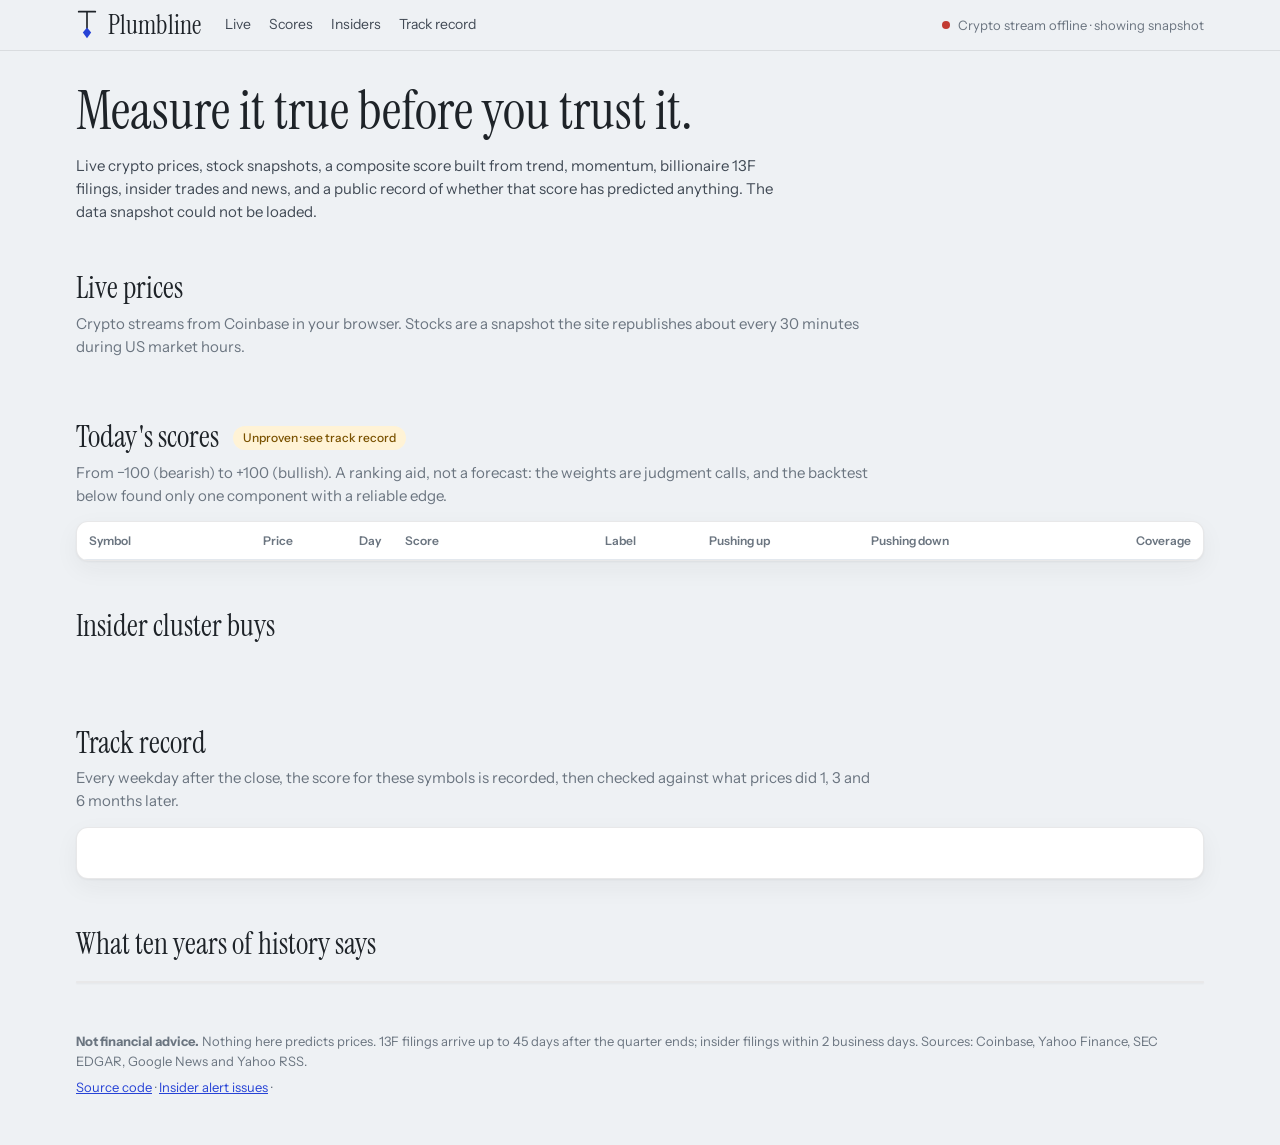
==== market_tracker/site_static/index.html @ 9d7171ae "Public Plumbline site on GitHub Pages mt site builds a static page plus a data.json snapshot; site.y" ====
<!doctype html>
<html lang="en">
<head>
  <meta charset="utf-8">
  <meta name="viewport" content="width=device-width, initial-scale=1">
  <title>Plumbline</title>
  <meta name="description" content="Plumbline: live prices, smart-money and insider signals, and a public track record of whether they work.">
  <link rel="icon" href="data:image/svg+xml,%3Csvg xmlns='http://www.w3.org/2000/svg' viewBox='0 0 32 32'%3E%3Crect width='32' height='32' rx='7' fill='%231e2328'/%3E%3Cpath d='M9 7H23M16 7V19' stroke='%23eef1f4' stroke-width='2.2' stroke-linecap='round'/%3E%3Cpath d='M16 18L20 23L16 28L12 23Z' fill='%236f86f4'/%3E%3C/svg%3E">
  <link rel="preconnect" href="https://fonts.googleapis.com">
  <link rel="preconnect" href="https://fonts.gstatic.com" crossorigin>
  <link rel="stylesheet" href="https://fonts.googleapis.com/css2?family=Instrument+Sans:wght@400;500;600&family=Instrument+Serif&display=swap">
  <link rel="stylesheet" href="site.css">
</head>
<body>
<header class="top">
  <div class="top-inner">
    <a class="brand" href="#" aria-label="Plumbline home">
      <svg width="22" height="30" viewBox="0 0 26 36" aria-hidden="true">
        <path d="M3 2H23M13 2V22" stroke="currentColor" stroke-width="2" stroke-linecap="round" fill="none"/>
        <path d="M13 21L18 27L13 34L8 27Z" fill="var(--accent)"/>
      </svg>
      <span class="brand-name">Plumbline</span>
    </a>
    <nav aria-label="Sections">
      <a href="#live">Live</a><a href="#scores">Scores</a><a href="#insiders">Insiders</a><a href="#record">Track record</a>
    </nav>
    <div class="status" id="status" aria-live="polite">
      <span class="dot" id="live-dot"></span><span id="live-text">Connecting…</span>
    </div>
  </div>
</header>

<main>
  <section class="intro">
    <h1>Measure it true before you trust it.</h1>
    <p class="lede">Live crypto prices, stock snapshots, a composite score built from trend, momentum, billionaire 13F filings, insider trades and news, and a public record of whether that score has predicted anything. <span id="snapshot-note"></span></p>
  </section>

  <section id="live" aria-labelledby="live-h">
    <div class="section-head">
      <h2 id="live-h">Live prices</h2>
      <p class="muted">Crypto streams from Coinbase in your browser. Stocks are a snapshot the site republishes about every 30 minutes during US market hours.</p>
    </div>
    <div class="cards" id="live-cards"></div>
  </section>

  <section id="scores" aria-labelledby="scores-h">
    <div class="section-head">
      <h2 id="scores-h">Today's scores <a class="chip-warn" href="#record">Unproven · see track record</a></h2>
      <p class="muted">From −100 (bearish) to +100 (bullish). A ranking aid, not a forecast: the weights are judgment calls, and the backtest below found only one component with a reliable edge.</p>
    </div>
    <div class="panel scroll">
      <table class="scores">
        <thead><tr><th>Symbol</th><th class="num">Price</th><th class="num">Day</th><th class="bar-col">Score</th><th>Label</th><th>Pushing up</th><th>Pushing down</th><th class="num">Coverage</th></tr></thead>
        <tbody id="score-rows"></tbody>
      </table>
    </div>
  </section>

  <section id="insiders" aria-labelledby="ins-h">
    <div class="section-head">
      <h2 id="ins-h">Insider cluster buys</h2>
      <p class="muted" id="ins-rules"></p>
    </div>
    <div class="clusters" id="clusters"></div>
    <div class="rest" id="clusters-rest"></div>
  </section>

  <section id="record" aria-labelledby="rec-h">
    <div class="section-head">
      <h2 id="rec-h">Track record</h2>
      <p class="muted">Every weekday after the close, the score for these symbols is recorded, then checked against what prices did 1, 3 and 6 months later.</p>
    </div>
    <div class="panel pad">
      <p class="verdict" id="verdict"></p>
      <div class="scroll"><table class="plain" id="record-table"></table></div>
    </div>
  </section>

  <section id="backtest" aria-labelledby="bt-h">
    <div class="section-head">
      <h2 id="bt-h">What ten years of history says</h2>
      <p class="muted" id="bt-method"></p>
    </div>
    <div class="panel scroll"><table class="plain" id="bt-table"></table></div>
    <p class="muted small" id="bt-note"></p>
  </section>
</main>

<footer>
  <p><b>Not financial advice.</b> Nothing here predicts prices. 13F filings arrive up to 45 days after the quarter ends; insider filings within 2 business days. Sources: Coinbase, Yahoo Finance, SEC EDGAR, Google News and Yahoo RSS.</p>
  <p><a href="https://github.com/jwill736/market-tracker">Source code</a> · <a href="https://github.com/jwill736/market-tracker/issues?q=label%3Ainsider-alert">Insider alert issues</a> · <span id="generated"></span></p>
</footer>

<script src="site.js"></script>
</body>
</html>
---- market_tracker/site_static/site.css ----
/* Plumbline public site. Same tokens as the local dashboard (market_tracker/static/styles.css). */
:root {
  color-scheme: light;
  --page: #eef1f4; --surface: #ffffff; --ink: #1e2328; --ink-2: #414a55; --muted: #6b7580;
  --grid: #e3e8ee; --border: rgba(30, 35, 40, 0.10);
  --shadow: 0 1px 2px rgba(30, 35, 40, .05), 0 8px 24px rgba(30, 35, 40, .05);
  --pos: #2743d6; --neg: #c23b32; --mid: #eef1f4; --good: #2f7d4f; --bad: #c23b32;
  --warn-bg: #fff3d6; --warn-ink: #7a5200; --accent: #2743d6; --flash: rgba(39, 67, 214, .12);
}
@media (prefers-color-scheme: dark) {
  :root:not([data-theme="light"]) {
    color-scheme: dark;
    --page: #15191d; --surface: #1e2328; --ink: #eef1f4; --ink-2: #b9c2cc; --muted: #8a949f;
    --grid: #2c333b; --border: rgba(255, 255, 255, 0.08); --shadow: none;
    --pos: #6f86f4; --neg: #e26a5f; --mid: #262c33; --good: #5db37e; --bad: #e26a5f;
    --warn-bg: #3a2e12; --warn-ink: #f0c060; --accent: #6f86f4; --flash: rgba(111, 134, 244, .16);
  }
}
:root[data-theme="dark"] {
  color-scheme: dark;
  --page: #15191d; --surface: #1e2328; --ink: #eef1f4; --ink-2: #b9c2cc; --muted: #8a949f;
  --grid: #2c333b; --border: rgba(255, 255, 255, 0.08); --shadow: none;
  --pos: #6f86f4; --neg: #e26a5f; --mid: #262c33; --good: #5db37e; --bad: #e26a5f;
  --warn-bg: #3a2e12; --warn-ink: #f0c060; --accent: #6f86f4; --flash: rgba(111, 134, 244, .16);
}

* { box-sizing: border-box; }
body { margin: 0; background: var(--page); color: var(--ink);
  font: 15px/1.55 "Instrument Sans", system-ui, -apple-system, "Segoe UI", sans-serif; }
a { color: var(--accent); }
a:focus-visible, summary:focus-visible { outline: 2px solid var(--accent); outline-offset: 2px; border-radius: 4px; }
h1, h2 { font-family: "Instrument Serif", Georgia, serif; font-weight: 400; margin: 0; text-wrap: balance; }
h1 { font-size: clamp(34px, 6vw, 54px); line-height: 1.05; }
h2 { font-size: 30px; line-height: 1.15; display: flex; flex-wrap: wrap; align-items: center; gap: 8px 14px; }
p { margin: 0; }
.muted { color: var(--muted); }
.small { font-size: 13px; }
.num { text-align: right; font-variant-numeric: tabular-nums; white-space: nowrap; }
.nowrap { white-space: nowrap; }

/* header */
.top { position: sticky; top: 0; z-index: 5; background: color-mix(in srgb, var(--page) 88%, transparent);
  backdrop-filter: blur(8px); border-bottom: 1px solid var(--border); }
.top-inner { max-width: 1160px; margin: 0 auto; padding: 10px 16px; display: flex; align-items: center; gap: 12px 24px; flex-wrap: wrap; }
.brand { display: flex; align-items: center; gap: 10px; text-decoration: none; color: var(--ink); }
.brand-name { font: 400 26px/1 "Instrument Serif", Georgia, serif; }
nav { display: flex; gap: 18px; font-size: 14px; }
nav a { color: var(--ink-2); text-decoration: none; }
nav a:hover { color: var(--ink); text-decoration: underline; }
.status { margin-left: auto; display: flex; align-items: center; gap: 8px; font-size: 13px; color: var(--muted); }
.dot { width: 8px; height: 8px; border-radius: 50%; background: var(--muted); }
.dot.live { background: var(--good); box-shadow: 0 0 0 3px color-mix(in srgb, var(--good) 25%, transparent); }
.dot.off { background: var(--bad); }
@media (max-width: 640px) { nav { order: 3; width: 100%; } .status { margin-left: auto; } }

main { max-width: 1160px; margin: 0 auto; padding: 32px 16px 24px; display: grid; gap: 48px; }
main > * { min-width: 0; }
.intro { display: grid; gap: 14px; }
.lede { color: var(--ink-2); max-width: 70ch; }
.section-head { display: grid; gap: 6px; margin-bottom: 14px; }
.section-head .muted { max-width: 80ch; }
.panel { background: var(--surface); border: 1px solid var(--border); border-radius: 12px; box-shadow: var(--shadow); }
.panel.pad { padding: 18px 20px; display: grid; gap: 14px; }
.scroll { overflow-x: auto; }

.chip-warn { font: 500 12px/1 "Instrument Sans", system-ui, sans-serif; padding: 6px 10px; border-radius: 999px;
  background: var(--warn-bg); color: var(--warn-ink); text-decoration: none; letter-spacing: 0; }
.chip-warn:hover { text-decoration: underline; }
.chip { display: inline-block; font-size: 12px; font-weight: 500; padding: 3px 9px; border-radius: 999px;
  background: var(--mid); color: var(--ink-2); white-space: nowrap; }
.chip.new { background: var(--accent); color: var(--surface); }

/* live cards */
.cards { display: grid; grid-template-columns: repeat(auto-fill, minmax(190px, 1fr)); gap: 12px; }
.card { background: var(--surface); border: 1px solid var(--border); border-radius: 12px; box-shadow: var(--shadow);
  padding: 14px 16px; display: grid; gap: 2px; transition: background-color .6s ease; }
.card.flash { background: var(--flash); transition: none; }
.card .sym { font-size: 13px; font-weight: 600; color: var(--ink-2); display: flex; justify-content: space-between; gap: 8px; }
.card .price { font: 400 30px/1.15 "Instrument Serif", Georgia, serif; font-variant-numeric: lining-nums tabular-nums; }
.card .meta { font-size: 12px; color: var(--muted); }
.up { color: var(--good); } .down { color: var(--bad); }

/* score table */
table { border-collapse: collapse; width: 100%; font-size: 14px; }
th { text-align: left; font-size: 12px; font-weight: 600; color: var(--muted); padding: 10px 12px 8px;
  border-bottom: 1px solid var(--grid); white-space: nowrap; }
td { padding: 9px 12px; border-bottom: 1px solid var(--grid); vertical-align: middle; }
tr:last-child td { border-bottom: 0; }
table.scores { min-width: 860px; }
.scores .sym-cell { font-weight: 600; white-space: nowrap; }
.scores td.flash { background: var(--flash); }
.bar-col { width: 200px; }
.bar { position: relative; height: 16px; }
.bar::before { content: ""; position: absolute; left: 50%; top: -3px; bottom: -3px; border-left: 1px solid var(--grid); }
.bar span { position: absolute; top: 3px; height: 10px; border-radius: 3px; }
.bar b { position: absolute; top: -1px; font-size: 12px; font-weight: 600; font-variant-numeric: tabular-nums; }
.drivers { font-size: 13px; color: var(--ink-2); }
table.plain { min-width: 560px; }
table.plain td:first-child { font-weight: 600; }

/* clusters */
.clusters { display: grid; grid-template-columns: repeat(auto-fill, minmax(320px, 1fr)); gap: 12px; }
.cluster { background: var(--surface); border: 1px solid var(--border); border-radius: 12px; box-shadow: var(--shadow);
  padding: 14px 16px; display: grid; grid-template-columns: minmax(0, 1fr); gap: 6px; min-width: 0; }
.cluster > * { min-width: 0; }
.cluster header { display: flex; align-items: baseline; gap: 10px; }
.cluster .tick { font: 400 28px/1 "Instrument Serif", Georgia, serif; }
.cluster .co { color: var(--ink-2); font-size: 13px; overflow: hidden; text-overflow: ellipsis; white-space: nowrap; flex: 1; min-width: 0; }
.cluster .facts { font-size: 14px; }
.cluster details { font-size: 13px; }
.cluster summary { cursor: pointer; color: var(--accent); }
.cluster table { font-size: 12.5px; margin-top: 6px; }
.cluster td, .cluster th { padding: 5px 6px; }
.empty { color: var(--muted); padding: 18px 0; }
.rest { margin-top: 14px; }
.rest summary { cursor: pointer; color: var(--accent); font-size: 14px; margin-bottom: 10px; }

.verdict { font: 400 22px/1.35 "Instrument Serif", Georgia, serif; max-width: 70ch; }

footer { max-width: 1160px; margin: 0 auto; padding: 24px 16px 48px; color: var(--muted); font-size: 13px; display: grid; gap: 6px; }

@media (prefers-reduced-motion: reduce) { .card, .card.flash { transition: none; } }
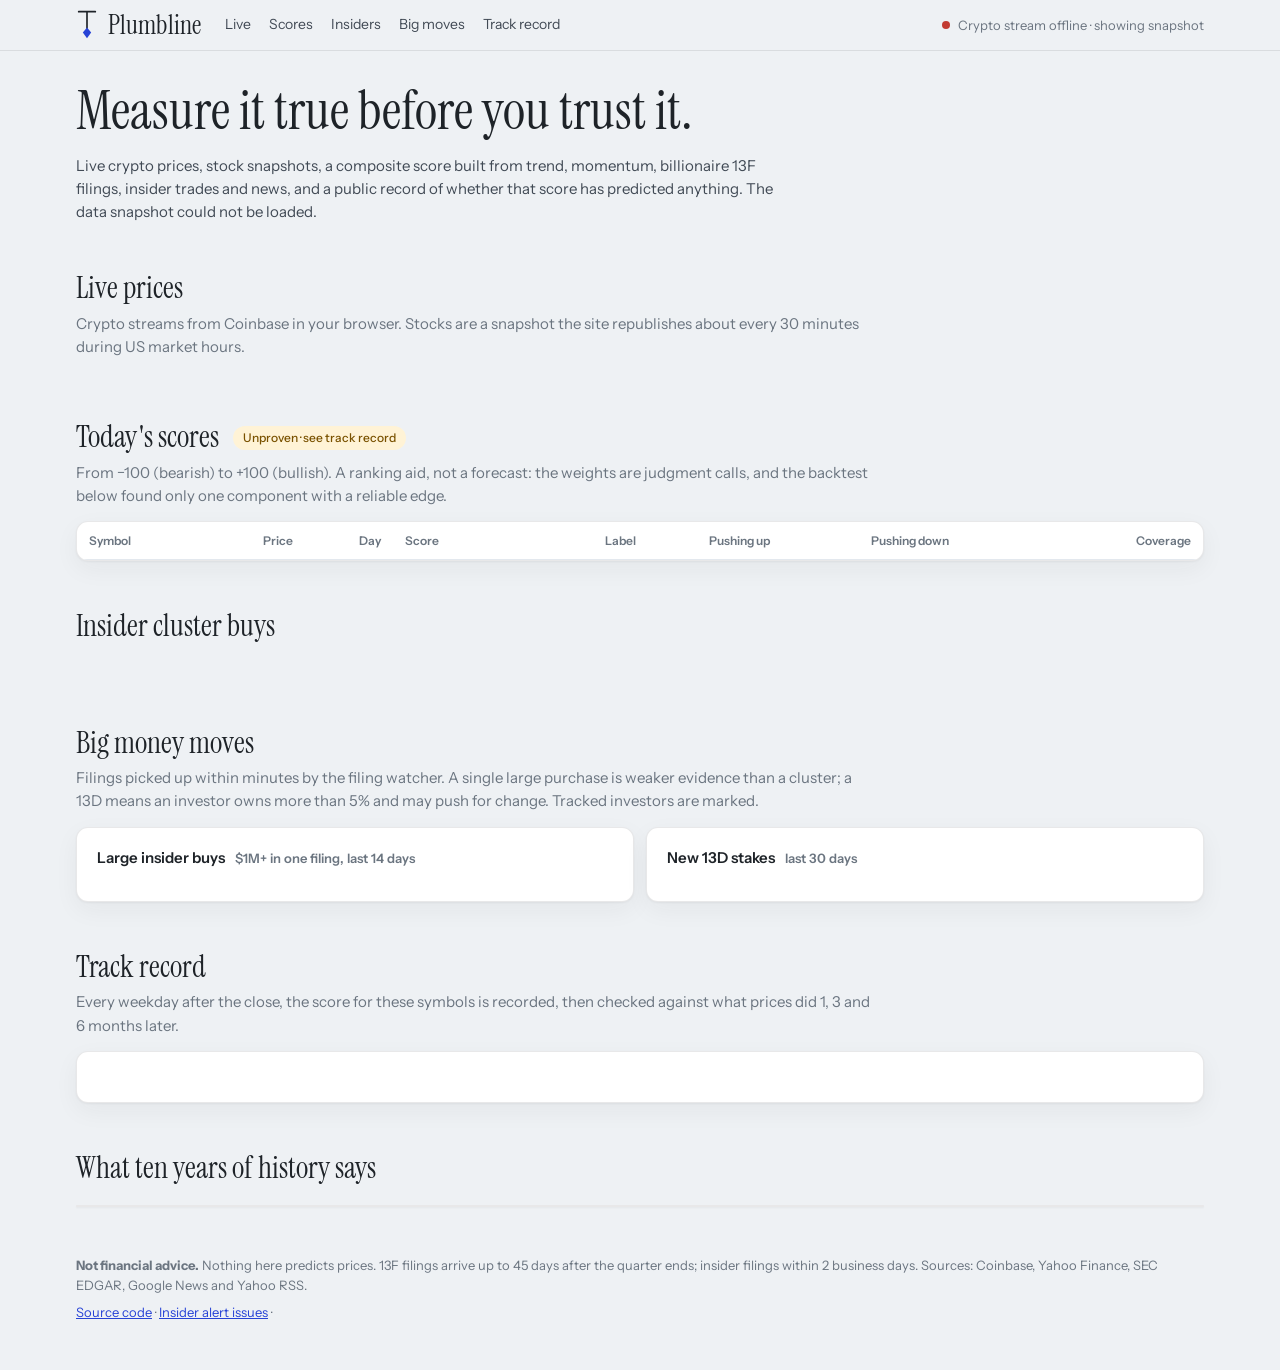
==== commit a40f77ad: "Filing watcher: insider buys and 13D/13G stakes within minutes, with phone alerts The daily insider " ====
--- a/market_tracker/site_static/index.html
+++ b/market_tracker/site_static/index.html
@@ -22,7 +22,7 @@
       <span class="brand-name">Plumbline</span>
     </a>
     <nav aria-label="Sections">
-      <a href="#live">Live</a><a href="#scores">Scores</a><a href="#insiders">Insiders</a><a href="#record">Track record</a>
+      <a href="#live">Live</a><a href="#scores">Scores</a><a href="#insiders">Insiders</a><a href="#moves">Big moves</a><a href="#record">Track record</a>
     </nav>
     <div class="status" id="status" aria-live="polite">
       <span class="dot" id="live-dot"></span><span id="live-text">Connecting…</span>
@@ -66,6 +66,17 @@
     <div class="rest" id="clusters-rest"></div>
   </section>
 
+  <section id="moves" aria-labelledby="moves-h">
+    <div class="section-head">
+      <h2 id="moves-h">Big money moves</h2>
+      <p class="muted">Filings picked up within minutes by the filing watcher. A single large purchase is weaker evidence than a cluster; a 13D means an investor owns more than 5% and may push for change. Tracked investors are marked.</p>
+    </div>
+    <div class="moves">
+      <div class="panel pad"><h3>Large insider buys <span class="muted small">$1M+ in one filing, last 14 days</span></h3><div id="big-buys"></div></div>
+      <div class="panel pad"><h3>New 13D stakes <span class="muted small">last 30 days</span></h3><div id="stakes"></div></div>
+    </div>
+  </section>
+
   <section id="record" aria-labelledby="rec-h">
     <div class="section-head">
       <h2 id="rec-h">Track record</h2>
--- a/market_tracker/site_static/site.css
+++ b/market_tracker/site_static/site.css
@@ -120,3 +120,15 @@
 footer { max-width: 1160px; margin: 0 auto; padding: 24px 16px 48px; color: var(--muted); font-size: 13px; display: grid; gap: 6px; }
 
 @media (prefers-reduced-motion: reduce) { .card, .card.flash { transition: none; } }
+
+/* big money moves */
+.moves { display: grid; grid-template-columns: repeat(auto-fit, minmax(min(340px, 100%), 1fr)); gap: 12px; }
+.moves > * { min-width: 0; align-content: start; }
+.moves h3 { margin: 0; font-size: 15px; font-weight: 600; display: flex; flex-wrap: wrap; gap: 4px 10px; align-items: baseline; }
+.move-list { list-style: none; margin: 0; padding: 0; display: grid; }
+.move-list li { display: grid; grid-template-columns: minmax(0, 1fr) auto; gap: 2px 12px; padding: 10px 0; border-top: 1px solid var(--grid); }
+.move-list li:first-child { border-top: 0; }
+.move-list .what { font-weight: 600; overflow-wrap: anywhere; }
+.move-list .amt { font-variant-numeric: tabular-nums; font-weight: 600; text-align: right; white-space: nowrap; }
+.move-list .sub { grid-column: 1 / -1; font-size: 13px; color: var(--muted); overflow-wrap: anywhere; }
+.chip.tracked { background: var(--accent); color: var(--surface); margin-left: 6px; }
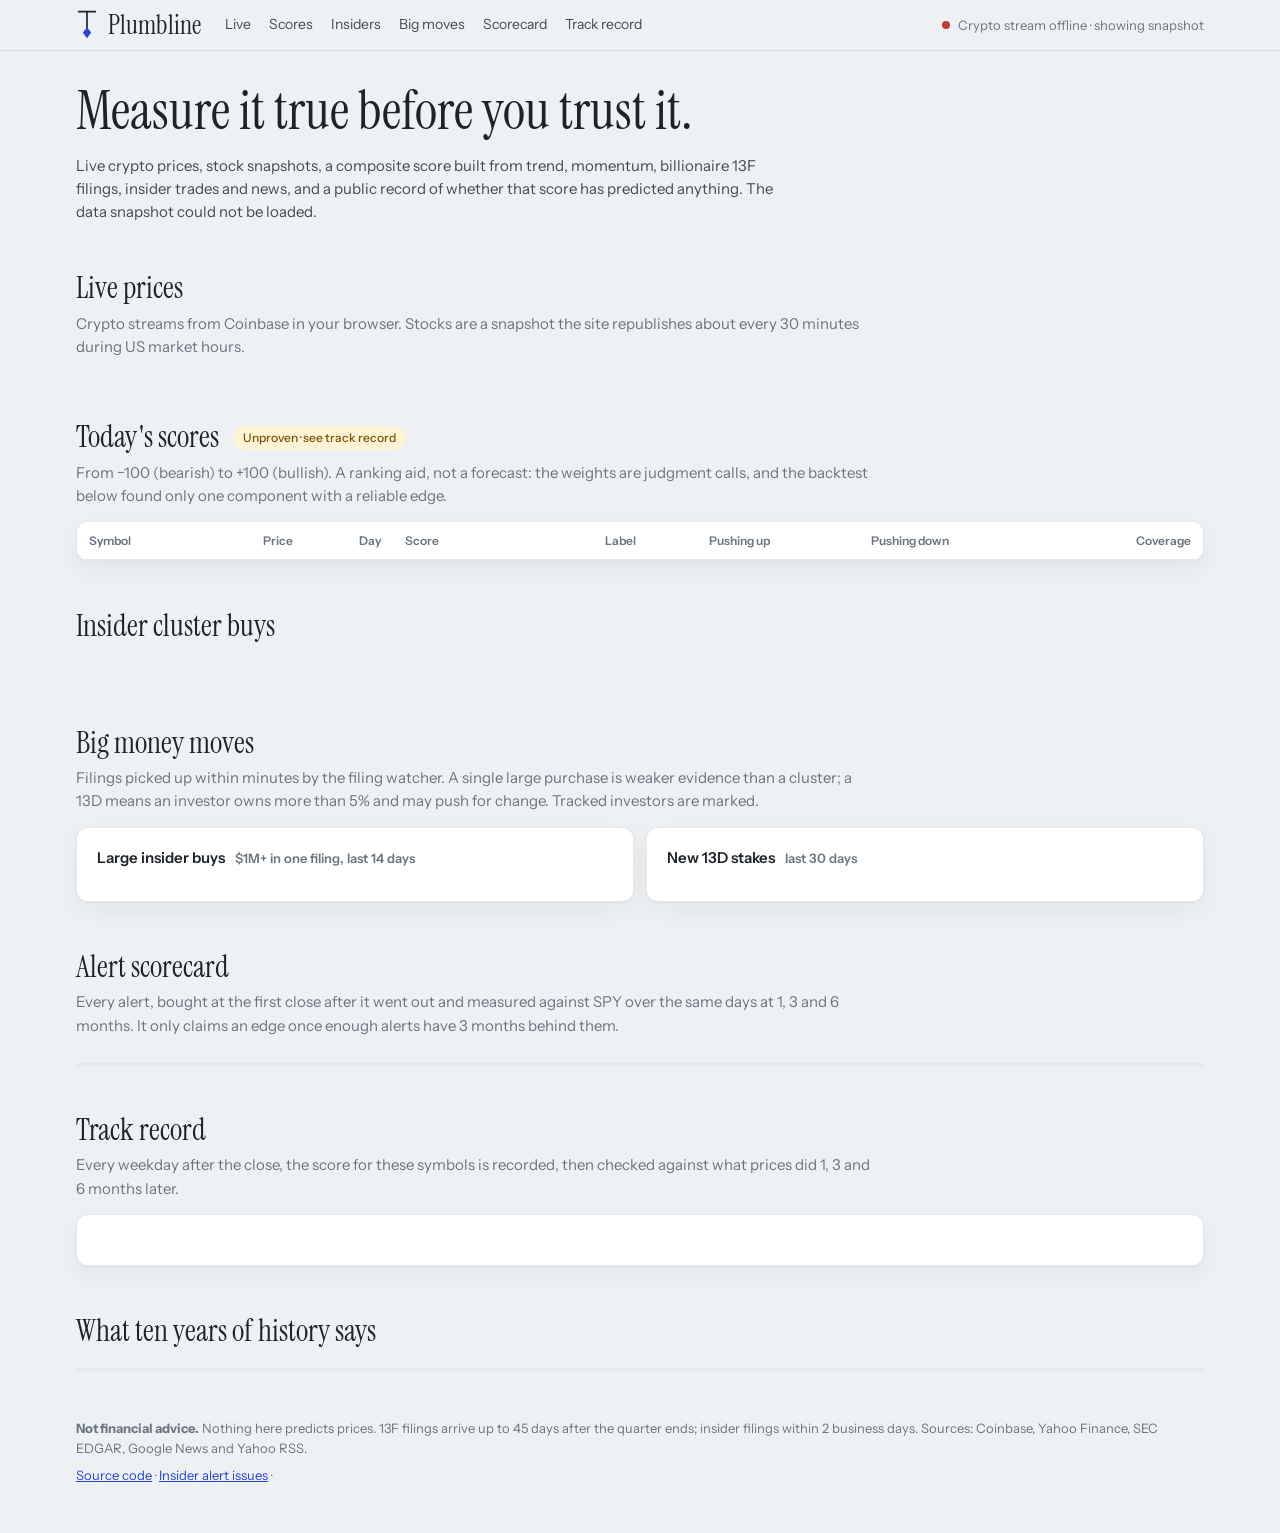
==== commit 288a89f6: "Alert scorecard and dilution watch Scorecard: every alert (insider cluster, large buy, tracked-inves" ====
--- a/market_tracker/site_static/index.html
+++ b/market_tracker/site_static/index.html
@@ -22,7 +22,7 @@
       <span class="brand-name">Plumbline</span>
     </a>
     <nav aria-label="Sections">
-      <a href="#live">Live</a><a href="#scores">Scores</a><a href="#insiders">Insiders</a><a href="#moves">Big moves</a><a href="#record">Track record</a>
+      <a href="#live">Live</a><a href="#scores">Scores</a><a href="#insiders">Insiders</a><a href="#moves">Big moves</a><a href="#scorecard">Scorecard</a><a href="#record">Track record</a>
     </nav>
     <div class="status" id="status" aria-live="polite">
       <span class="dot" id="live-dot"></span><span id="live-text">Connecting…</span>
@@ -77,6 +77,15 @@
     </div>
   </section>
 
+  <section id="scorecard" aria-labelledby="sc-h">
+    <div class="section-head">
+      <h2 id="sc-h">Alert scorecard</h2>
+      <p class="muted">Every alert, bought at the first close after it went out and measured against SPY over the same days at 1, 3 and 6 months. It only claims an edge once enough alerts have 3 months behind them.</p>
+    </div>
+    <div class="sc-kinds" id="sc-kinds"></div>
+    <div class="panel scroll"><table class="plain" id="sc-table"></table></div>
+  </section>
+
   <section id="record" aria-labelledby="rec-h">
     <div class="section-head">
       <h2 id="rec-h">Track record</h2>
--- a/market_tracker/site_static/site.css
+++ b/market_tracker/site_static/site.css
@@ -44,7 +44,7 @@
 .top-inner { max-width: 1160px; margin: 0 auto; padding: 10px 16px; display: flex; align-items: center; gap: 12px 24px; flex-wrap: wrap; }
 .brand { display: flex; align-items: center; gap: 10px; text-decoration: none; color: var(--ink); }
 .brand-name { font: 400 26px/1 "Instrument Serif", Georgia, serif; }
-nav { display: flex; gap: 18px; font-size: 14px; }
+nav { display: flex; flex-wrap: wrap; gap: 6px 18px; font-size: 14px; }
 nav a { color: var(--ink-2); text-decoration: none; }
 nav a:hover { color: var(--ink); text-decoration: underline; }
 .status { margin-left: auto; display: flex; align-items: center; gap: 8px; font-size: 13px; color: var(--muted); }
@@ -132,3 +132,13 @@
 .move-list .amt { font-variant-numeric: tabular-nums; font-weight: 600; text-align: right; white-space: nowrap; }
 .move-list .sub { grid-column: 1 / -1; font-size: 13px; color: var(--muted); overflow-wrap: anywhere; }
 .chip.tracked { background: var(--accent); color: var(--surface); margin-left: 6px; }
+
+/* scorecard */
+.sc-kinds { display: grid; grid-template-columns: repeat(auto-fit, minmax(min(300px, 100%), 1fr)); gap: 12px; margin-bottom: 12px; }
+.sc-kinds > * { min-width: 0; align-content: start; }
+.sc-kinds h3 { margin: 0; font-size: 15px; font-weight: 600; }
+.sc-kinds .verdict-sm { font-size: 14px; color: var(--ink-2); }
+.sc-kinds table { font-size: 13px; }
+.chip.dil { background: var(--warn-bg); color: var(--warn-ink); }
+.status-open { color: var(--muted); }
+@media (max-width: 640px) { .co-col { display: none; } }
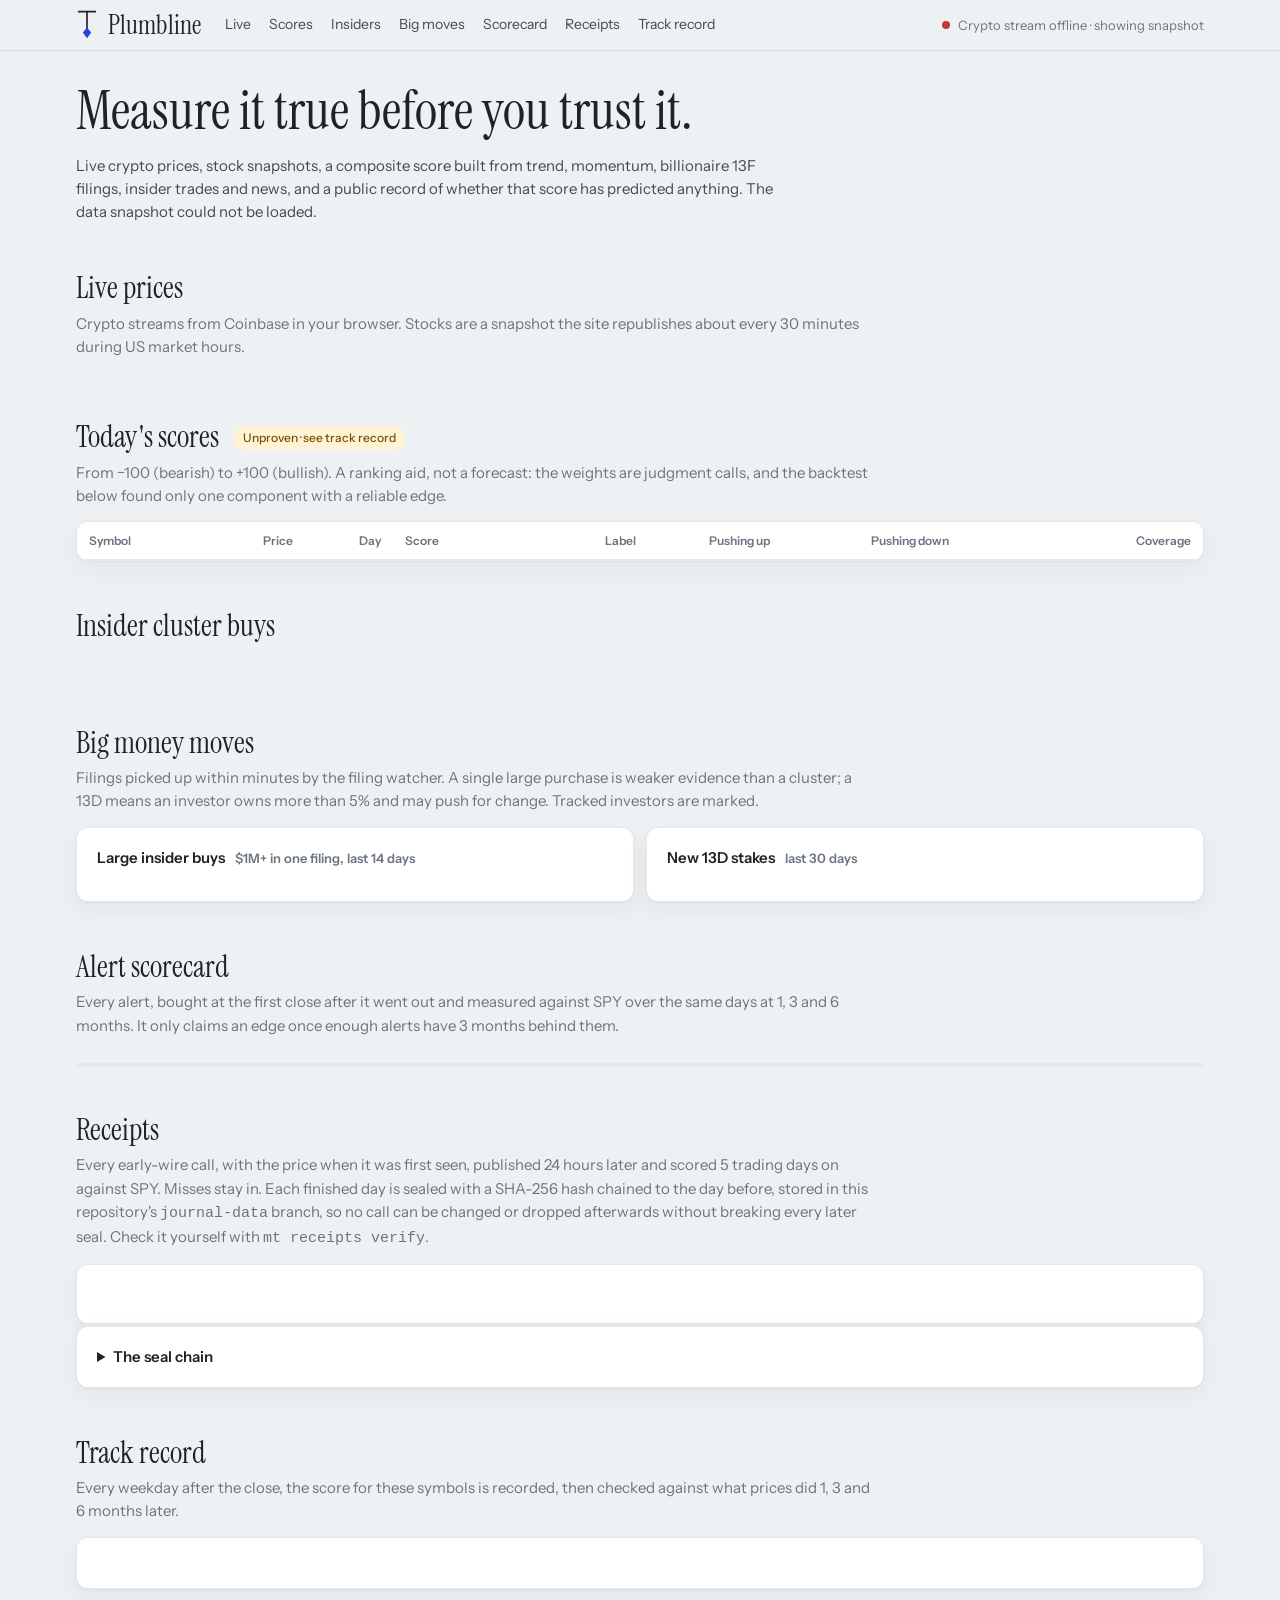
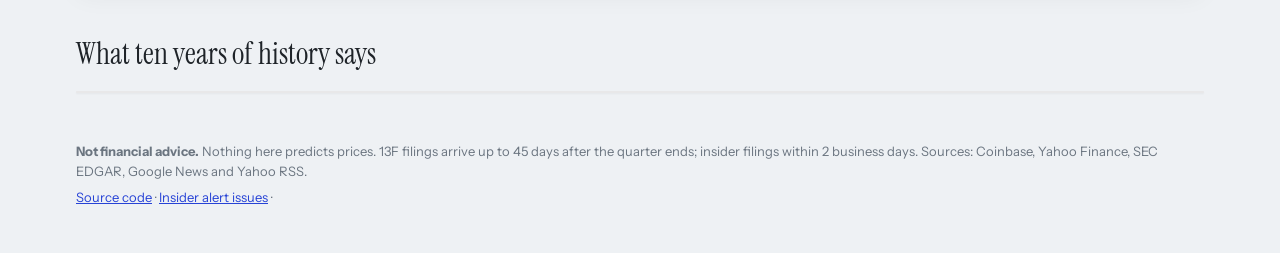
==== commit 8bab7cf5: "Receipts: a public, hash-sealed record of every call The filing watcher now records the strongest ea" ====
--- a/market_tracker/site_static/index.html
+++ b/market_tracker/site_static/index.html
@@ -22,7 +22,7 @@
       <span class="brand-name">Plumbline</span>
     </a>
     <nav aria-label="Sections">
-      <a href="#live">Live</a><a href="#scores">Scores</a><a href="#insiders">Insiders</a><a href="#moves">Big moves</a><a href="#scorecard">Scorecard</a><a href="#record">Track record</a>
+      <a href="#live">Live</a><a href="#scores">Scores</a><a href="#insiders">Insiders</a><a href="#moves">Big moves</a><a href="#scorecard">Scorecard</a><a href="#receipts">Receipts</a><a href="#record">Track record</a>
     </nav>
     <div class="status" id="status" aria-live="polite">
       <span class="dot" id="live-dot"></span><span id="live-text">Connecting…</span>
@@ -86,6 +86,16 @@
     <div class="panel scroll"><table class="plain" id="sc-table"></table></div>
   </section>
 
+  <section id="receipts" aria-labelledby="rc-h">
+    <div class="section-head">
+      <h2 id="rc-h">Receipts</h2>
+      <p class="muted">Every early-wire call, with the price when it was first seen, published 24 hours later and scored 5 trading days on against SPY. Misses stay in. Each finished day is sealed with a SHA-256 hash chained to the day before, stored in this repository's <code>journal-data</code> branch, so no call can be changed or dropped afterwards without breaking every later seal. Check it yourself with <code>mt receipts verify</code>.</p>
+    </div>
+    <div class="panel pad"><p class="verdict" id="rc-summary"></p><div class="rc-kinds" id="rc-kinds"></div></div>
+    <div class="panel scroll"><table class="plain" id="rc-table"></table></div>
+    <details class="panel pad rc-chain"><summary>The seal chain</summary><div class="scroll"><table class="plain" id="rc-chain"></table></div></details>
+  </section>
+
   <section id="record" aria-labelledby="rec-h">
     <div class="section-head">
       <h2 id="rec-h">Track record</h2>
--- a/market_tracker/site_static/site.css
+++ b/market_tracker/site_static/site.css
@@ -142,3 +142,8 @@
 .chip.dil { background: var(--warn-bg); color: var(--warn-ink); }
 .status-open { color: var(--muted); }
 @media (max-width: 640px) { .co-col { display: none; } }
+
+.rc-kinds { display: flex; flex-wrap: wrap; gap: 6px; margin-top: 8px; }
+.rc-chain summary { cursor: pointer; font-weight: 600; }
+code.hash { font-size: 11px; overflow-wrap: anywhere; }
+#rc-table code { font-size: 12px; }
